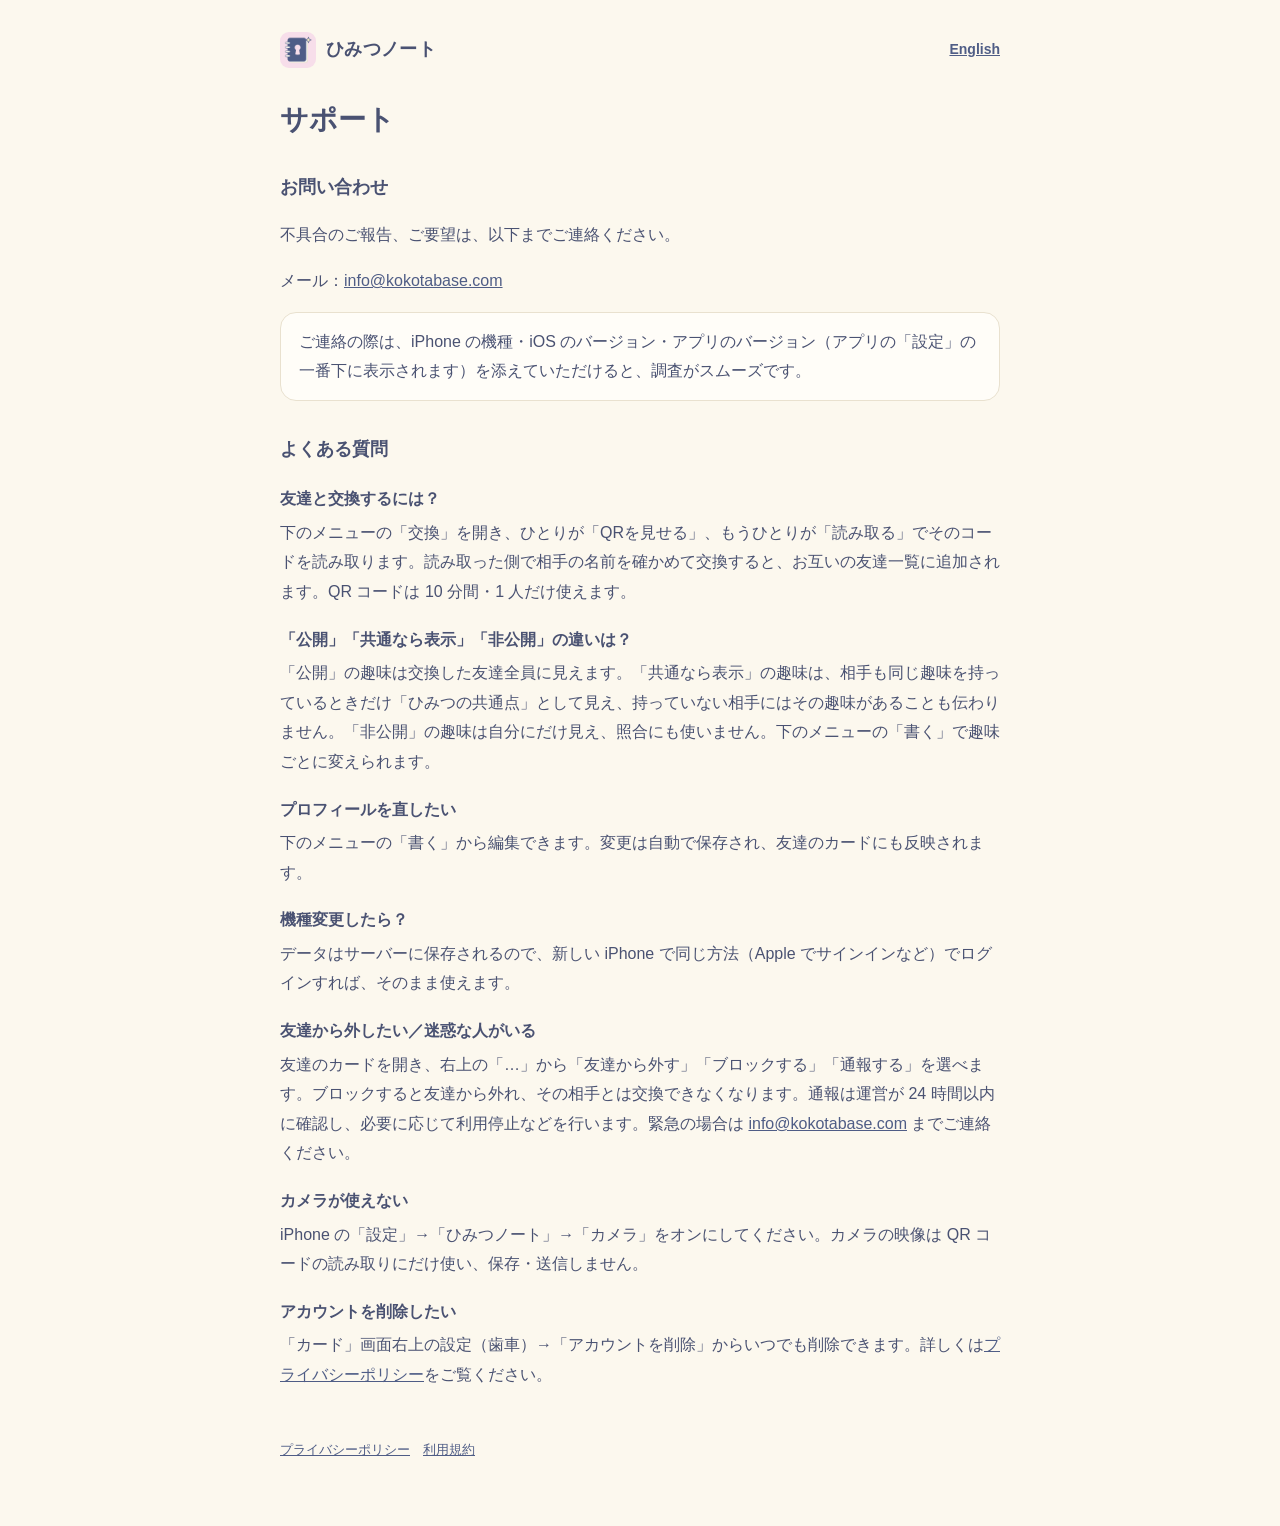
==== support/index.html @ 1598b5cb "Initial support site" ====
<!doctype html>
<html lang="ja"><head><meta charset="utf-8"><meta name="viewport" content="width=device-width,initial-scale=1">
<title>サポート | ひみつノート</title>
<link rel="icon" href="../icon.png">
<link rel="alternate" hreflang="en" href="https://kokotabase.github.io/himitsu-note-support/en/support/">
<link rel="stylesheet" href="../style.css">
</head><body>
<header><img src="../icon.png" alt=""><a class="brand" href="../">ひみつノート</a><a class="lang" href="../en/support/" hreflang="en" lang="en">English</a></header>
<h1>サポート</h1>

<h2>お問い合わせ</h2>
<p>不具合のご報告、ご要望は、以下までご連絡ください。</p>
<p>メール：<a href="mailto:info@kokotabase.com">info@kokotabase.com</a></p>
<p class="note">ご連絡の際は、iPhone の機種・iOS のバージョン・アプリのバージョン（アプリの「設定」の一番下に表示されます）を添えていただけると、調査がスムーズです。</p>

<h2>よくある質問</h2>
<dl>
  <dt>友達と交換するには？</dt>
  <dd>下のメニューの「交換」を開き、ひとりが「QRを見せる」、もうひとりが「読み取る」でそのコードを読み取ります。読み取った側で相手の名前を確かめて交換すると、お互いの友達一覧に追加されます。QR コードは 10 分間・1 人だけ使えます。</dd>

  <dt>「公開」「共通なら表示」「非公開」の違いは？</dt>
  <dd>「公開」の趣味は交換した友達全員に見えます。「共通なら表示」の趣味は、相手も同じ趣味を持っているときだけ「ひみつの共通点」として見え、持っていない相手にはその趣味があることも伝わりません。「非公開」の趣味は自分にだけ見え、照合にも使いません。下のメニューの「書く」で趣味ごとに変えられます。</dd>

  <dt>プロフィールを直したい</dt>
  <dd>下のメニューの「書く」から編集できます。変更は自動で保存され、友達のカードにも反映されます。</dd>

  <dt>機種変更したら？</dt>
  <dd>データはサーバーに保存されるので、新しい iPhone で同じ方法（Apple でサインインなど）でログインすれば、そのまま使えます。</dd>

  <dt>友達から外したい／迷惑な人がいる</dt>
  <dd>友達のカードを開き、右上の「…」から「友達から外す」「ブロックする」「通報する」を選べます。ブロックすると友達から外れ、その相手とは交換できなくなります。通報は運営が 24 時間以内に確認し、必要に応じて利用停止などを行います。緊急の場合は <a href="mailto:info@kokotabase.com">info@kokotabase.com</a> までご連絡ください。</dd>

  <dt>カメラが使えない</dt>
  <dd>iPhone の「設定」→「ひみつノート」→「カメラ」をオンにしてください。カメラの映像は QR コードの読み取りにだけ使い、保存・送信しません。</dd>

  <dt>アカウントを削除したい</dt>
  <dd>「カード」画面右上の設定（歯車）→「アカウントを削除」からいつでも削除できます。詳しくは<a href="../privacy/">プライバシーポリシー</a>をご覧ください。</dd>
</dl>

<footer><a href="../privacy/">プライバシーポリシー</a>　<a href="../terms/">利用規約</a></footer>
</body></html>
---- style.css ----
body{font-family:-apple-system,BlinkMacSystemFont,"Hiragino Sans","Hiragino Kaku Gothic ProN",sans-serif;max-width:720px;margin:0 auto;padding:24px 20px 64px;line-height:1.85;color:#4a5272;background:#fcf8ee;-webkit-text-size-adjust:100%}
header{padding:8px 0 24px;display:flex;align-items:center;gap:10px}
header img{width:36px;height:36px;border-radius:9px}
.lang{margin-left:auto;font-size:14px;font-weight:600}
.brand{font-weight:800;font-size:18px;letter-spacing:.02em;color:#4a5272;text-decoration:none}
h1{font-size:28px;line-height:1.4;margin:8px 0 16px}
h2{font-size:18px;margin-top:32px}
a{color:#4f5d86}
ul{padding-left:1.4em}
.links li{margin:6px 0}
.note{background:#fffdf8;border:1px solid #e9e1cf;border-radius:16px;padding:14px 18px}
footer{margin-top:48px;font-size:13px;color:#767c98}
dt{font-weight:700;margin-top:18px}
dd{margin:4px 0 0}
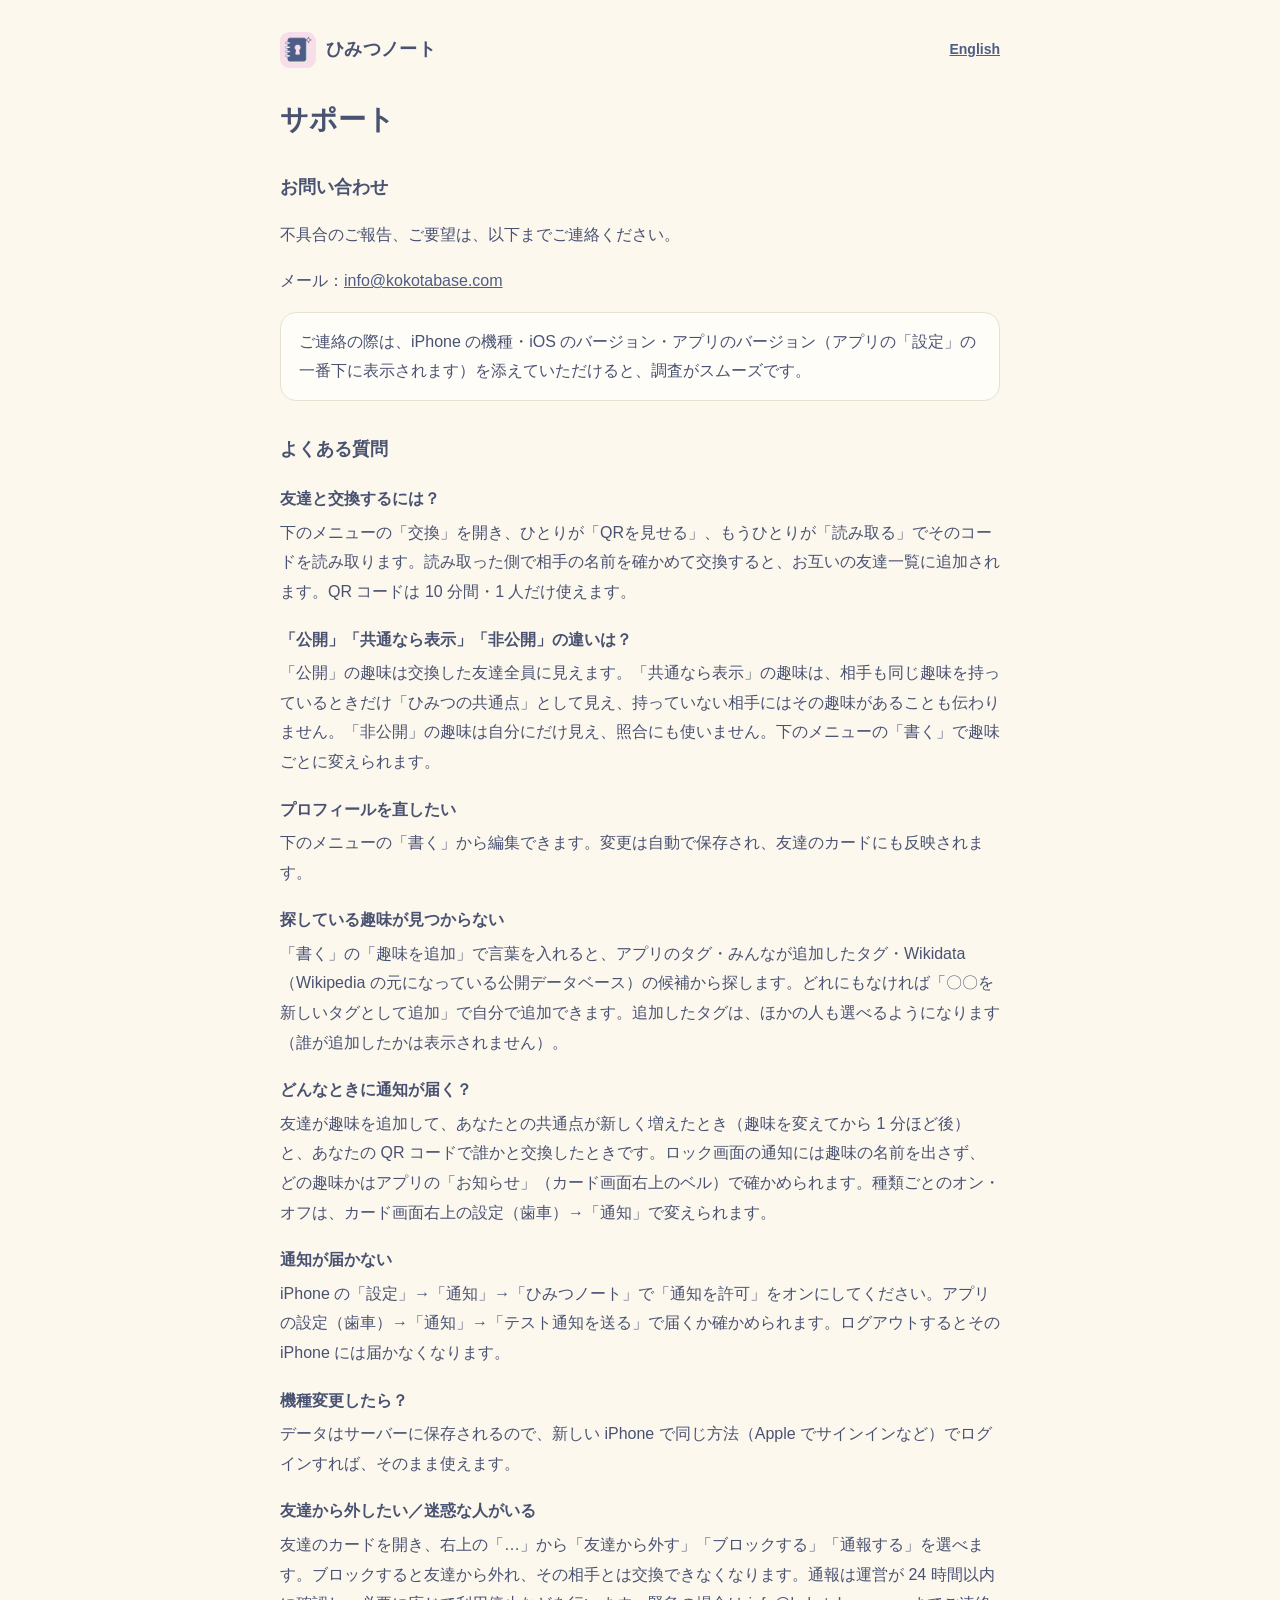
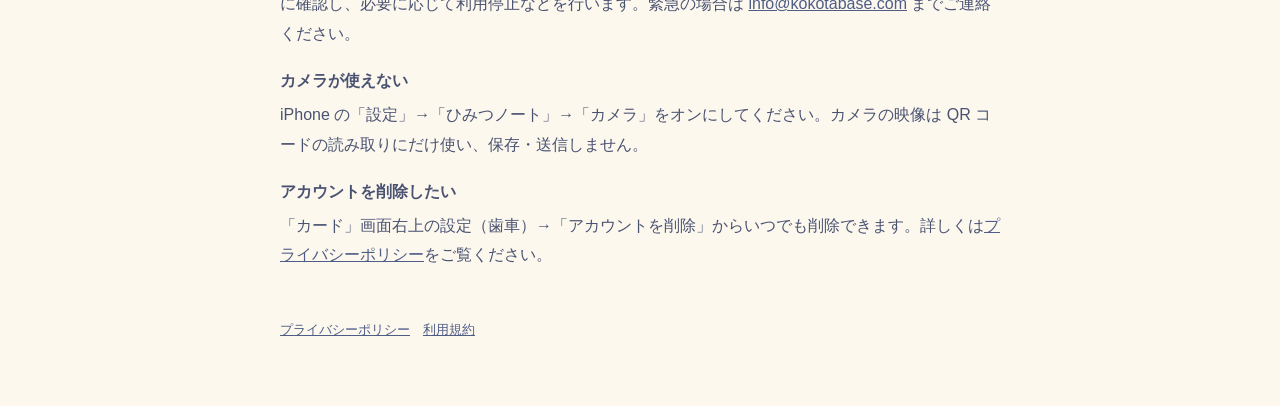
==== commit 6f03f256: "Update support site" ====
--- a/support/index.html
+++ b/support/index.html
@@ -24,6 +24,15 @@
   <dt>プロフィールを直したい</dt>
   <dd>下のメニューの「書く」から編集できます。変更は自動で保存され、友達のカードにも反映されます。</dd>
 
+  <dt>探している趣味が見つからない</dt>
+  <dd>「書く」の「趣味を追加」で言葉を入れると、アプリのタグ・みんなが追加したタグ・Wikidata（Wikipedia の元になっている公開データベース）の候補から探します。どれにもなければ「〇〇を新しいタグとして追加」で自分で追加できます。追加したタグは、ほかの人も選べるようになります（誰が追加したかは表示されません）。</dd>
+
+  <dt>どんなときに通知が届く？</dt>
+  <dd>友達が趣味を追加して、あなたとの共通点が新しく増えたとき（趣味を変えてから 1 分ほど後）と、あなたの QR コードで誰かと交換したときです。ロック画面の通知には趣味の名前を出さず、どの趣味かはアプリの「お知らせ」（カード画面右上のベル）で確かめられます。種類ごとのオン・オフは、カード画面右上の設定（歯車）→「通知」で変えられます。</dd>
+
+  <dt>通知が届かない</dt>
+  <dd>iPhone の「設定」→「通知」→「ひみつノート」で「通知を許可」をオンにしてください。アプリの設定（歯車）→「通知」→「テスト通知を送る」で届くか確かめられます。ログアウトするとその iPhone には届かなくなります。</dd>
+
   <dt>機種変更したら？</dt>
   <dd>データはサーバーに保存されるので、新しい iPhone で同じ方法（Apple でサインインなど）でログインすれば、そのまま使えます。</dd>
 
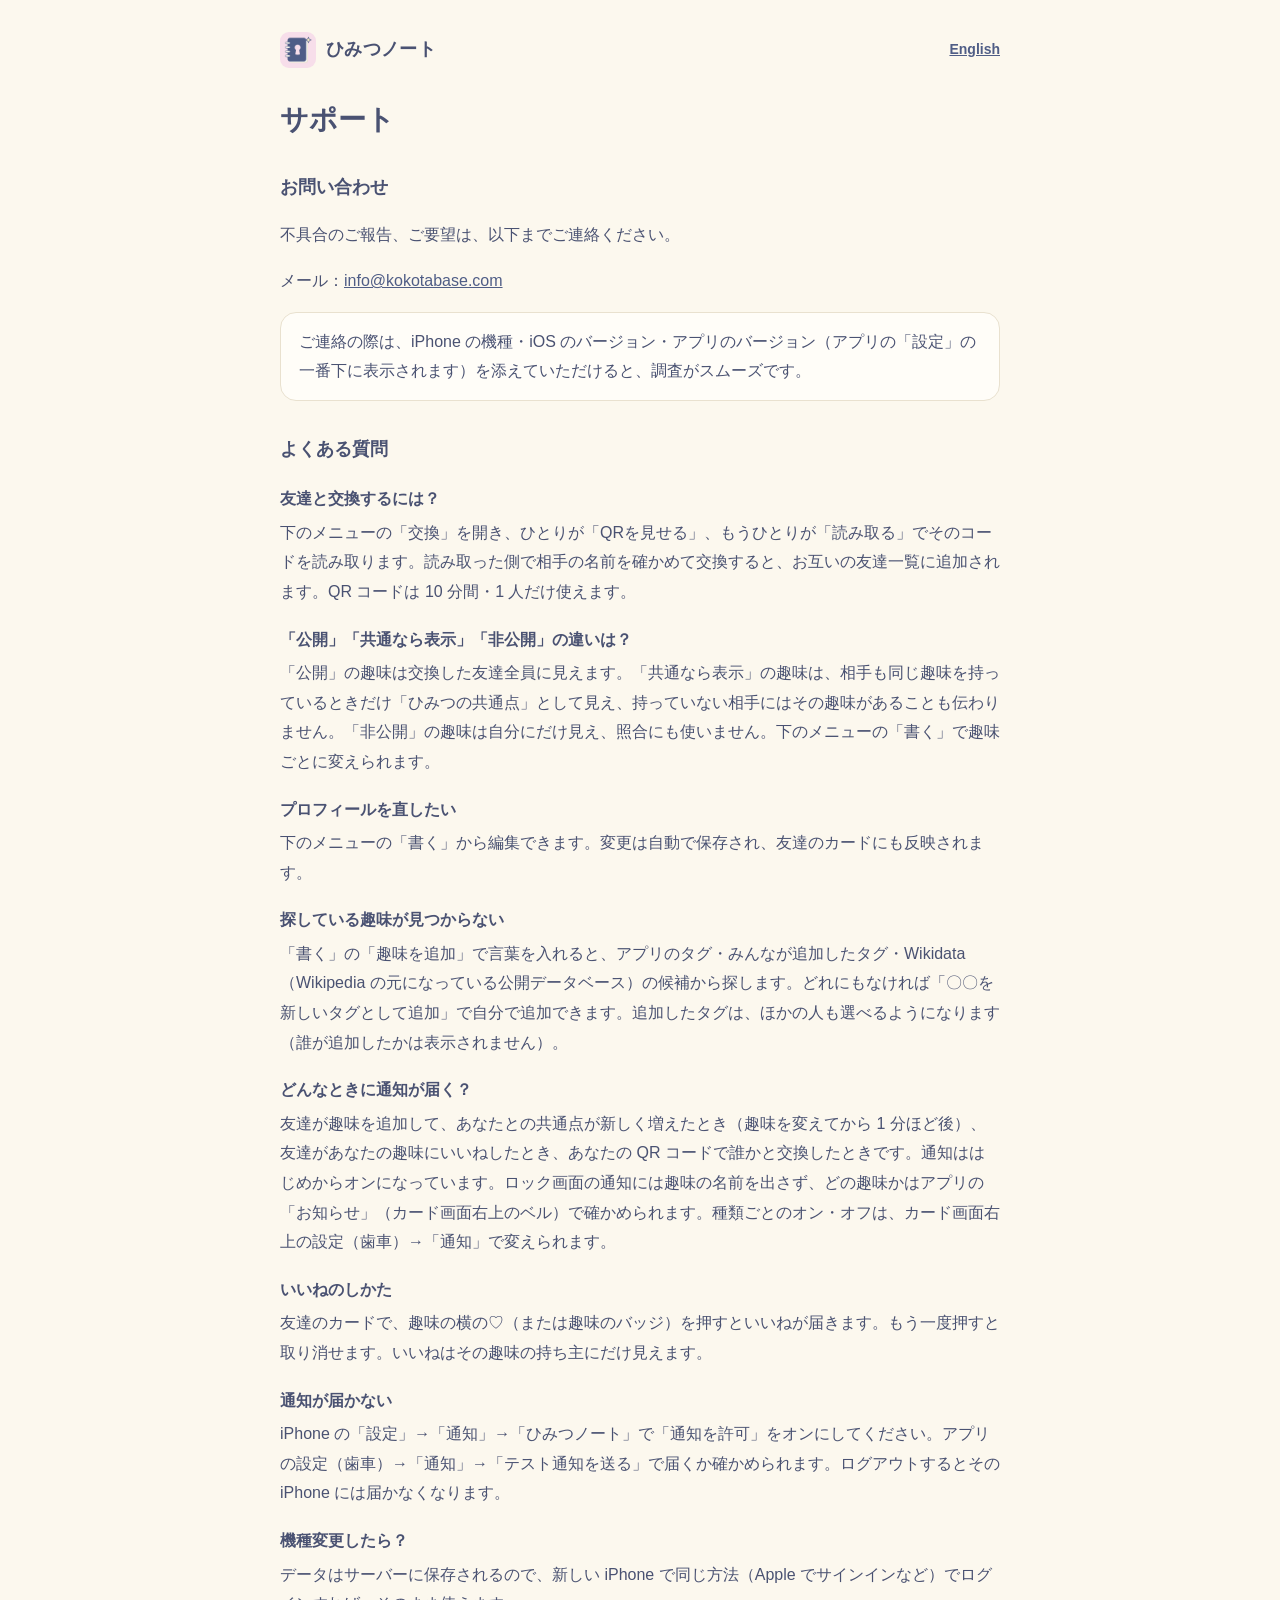
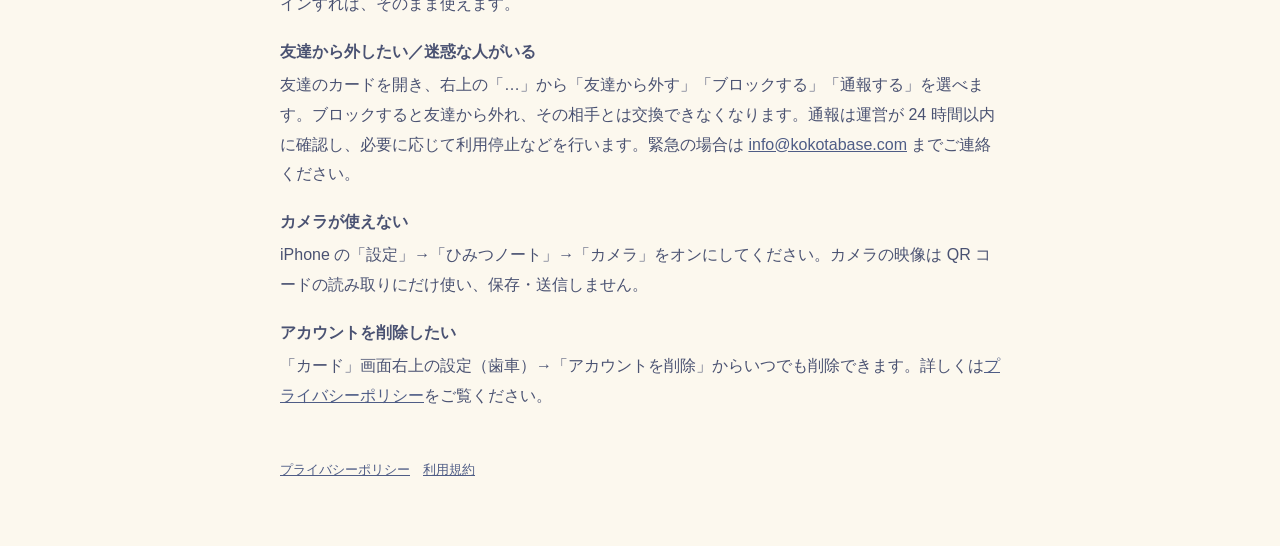
==== commit 3e6806f3: "Update support site" ====
--- a/support/index.html
+++ b/support/index.html
@@ -28,7 +28,10 @@
   <dd>「書く」の「趣味を追加」で言葉を入れると、アプリのタグ・みんなが追加したタグ・Wikidata（Wikipedia の元になっている公開データベース）の候補から探します。どれにもなければ「〇〇を新しいタグとして追加」で自分で追加できます。追加したタグは、ほかの人も選べるようになります（誰が追加したかは表示されません）。</dd>
 
   <dt>どんなときに通知が届く？</dt>
-  <dd>友達が趣味を追加して、あなたとの共通点が新しく増えたとき（趣味を変えてから 1 分ほど後）と、あなたの QR コードで誰かと交換したときです。ロック画面の通知には趣味の名前を出さず、どの趣味かはアプリの「お知らせ」（カード画面右上のベル）で確かめられます。種類ごとのオン・オフは、カード画面右上の設定（歯車）→「通知」で変えられます。</dd>
+  <dd>友達が趣味を追加して、あなたとの共通点が新しく増えたとき（趣味を変えてから 1 分ほど後）、友達があなたの趣味にいいねしたとき、あなたの QR コードで誰かと交換したときです。通知ははじめからオンになっています。ロック画面の通知には趣味の名前を出さず、どの趣味かはアプリの「お知らせ」（カード画面右上のベル）で確かめられます。種類ごとのオン・オフは、カード画面右上の設定（歯車）→「通知」で変えられます。</dd>
+
+  <dt>いいねのしかた</dt>
+  <dd>友達のカードで、趣味の横の♡（または趣味のバッジ）を押すといいねが届きます。もう一度押すと取り消せます。いいねはその趣味の持ち主にだけ見えます。</dd>
 
   <dt>通知が届かない</dt>
   <dd>iPhone の「設定」→「通知」→「ひみつノート」で「通知を許可」をオンにしてください。アプリの設定（歯車）→「通知」→「テスト通知を送る」で届くか確かめられます。ログアウトするとその iPhone には届かなくなります。</dd>
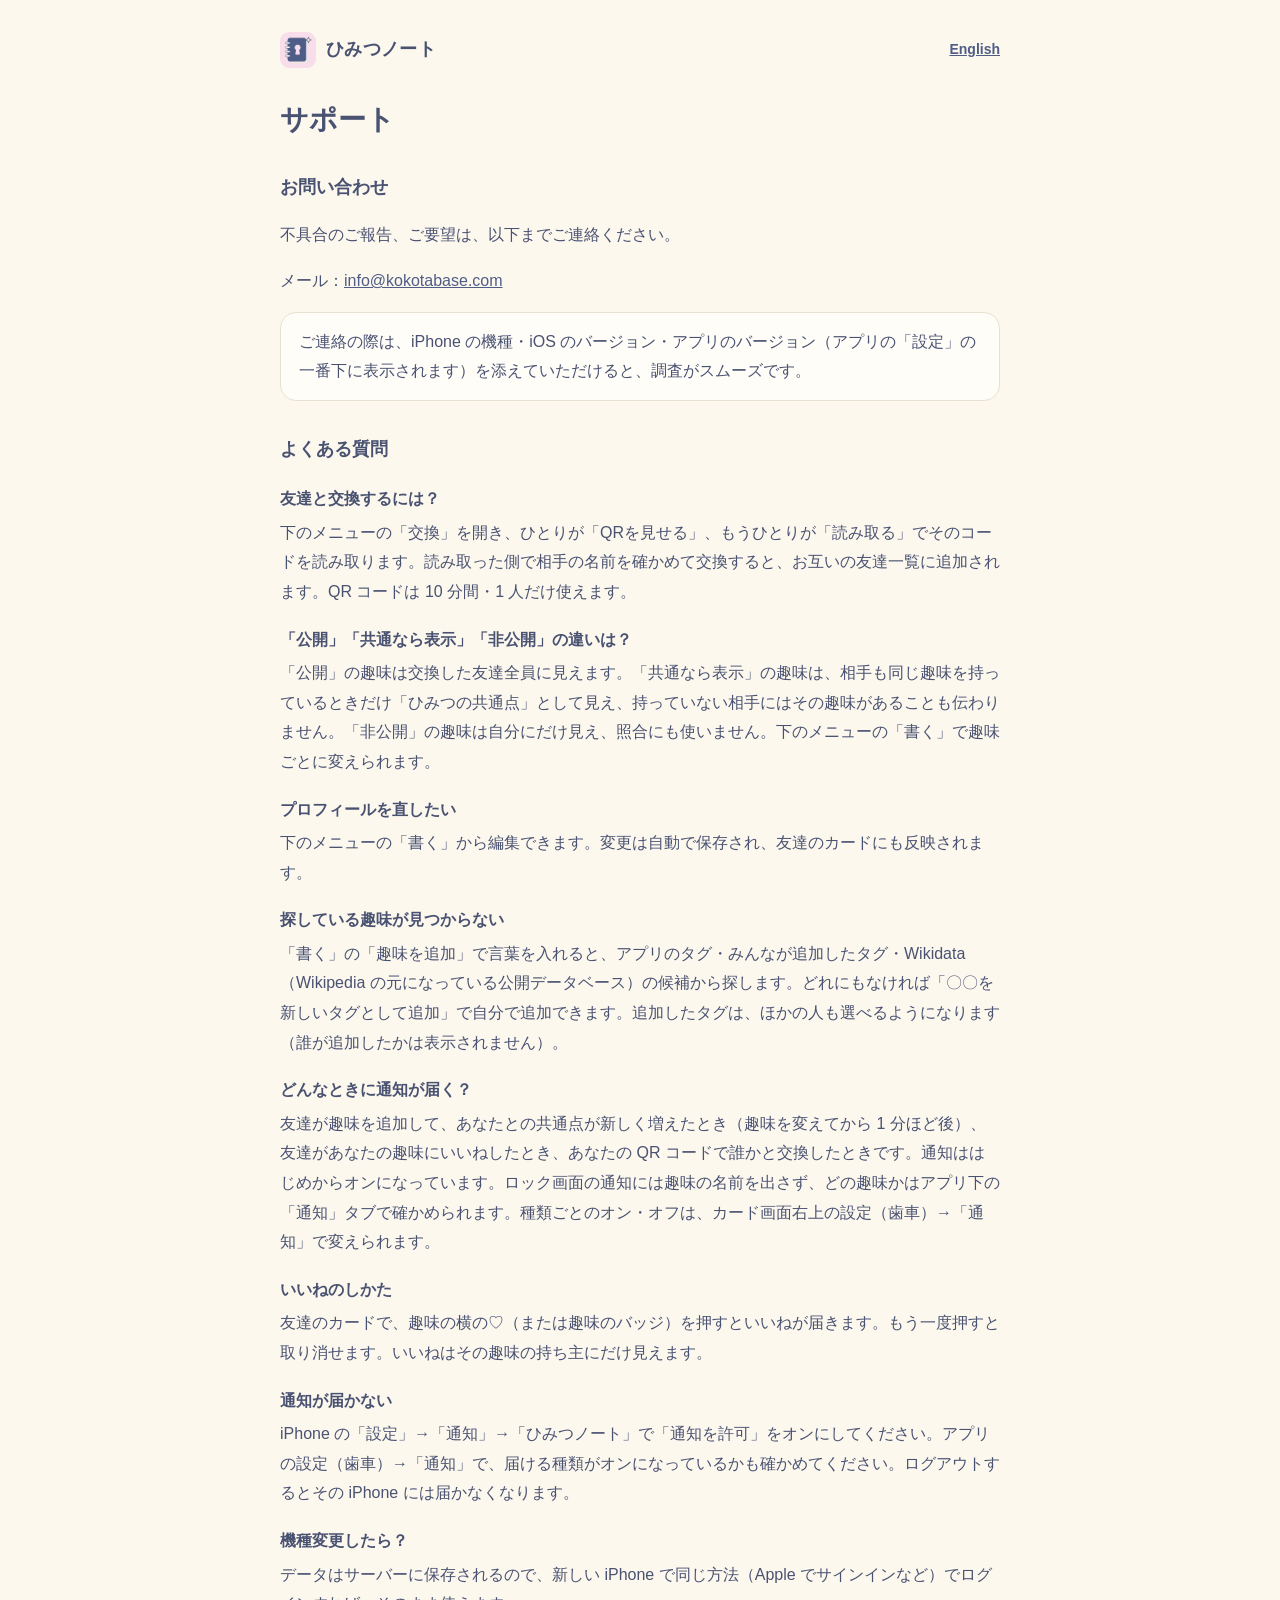
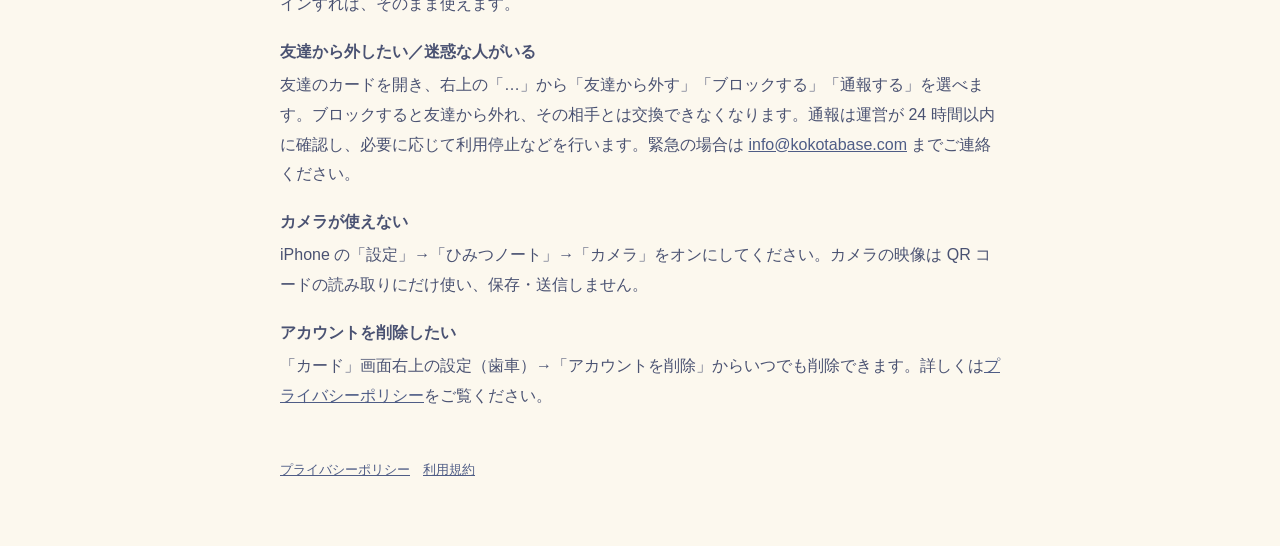
==== commit a6612394: "通知はフッターの「通知」タブに、テスト通知を削除" ====
--- a/support/index.html
+++ b/support/index.html
@@ -28,13 +28,13 @@
   <dd>「書く」の「趣味を追加」で言葉を入れると、アプリのタグ・みんなが追加したタグ・Wikidata（Wikipedia の元になっている公開データベース）の候補から探します。どれにもなければ「〇〇を新しいタグとして追加」で自分で追加できます。追加したタグは、ほかの人も選べるようになります（誰が追加したかは表示されません）。</dd>
 
   <dt>どんなときに通知が届く？</dt>
-  <dd>友達が趣味を追加して、あなたとの共通点が新しく増えたとき（趣味を変えてから 1 分ほど後）、友達があなたの趣味にいいねしたとき、あなたの QR コードで誰かと交換したときです。通知ははじめからオンになっています。ロック画面の通知には趣味の名前を出さず、どの趣味かはアプリの「お知らせ」（カード画面右上のベル）で確かめられます。種類ごとのオン・オフは、カード画面右上の設定（歯車）→「通知」で変えられます。</dd>
+  <dd>友達が趣味を追加して、あなたとの共通点が新しく増えたとき（趣味を変えてから 1 分ほど後）、友達があなたの趣味にいいねしたとき、あなたの QR コードで誰かと交換したときです。通知ははじめからオンになっています。ロック画面の通知には趣味の名前を出さず、どの趣味かはアプリ下の「通知」タブで確かめられます。種類ごとのオン・オフは、カード画面右上の設定（歯車）→「通知」で変えられます。</dd>
 
   <dt>いいねのしかた</dt>
   <dd>友達のカードで、趣味の横の♡（または趣味のバッジ）を押すといいねが届きます。もう一度押すと取り消せます。いいねはその趣味の持ち主にだけ見えます。</dd>
 
   <dt>通知が届かない</dt>
-  <dd>iPhone の「設定」→「通知」→「ひみつノート」で「通知を許可」をオンにしてください。アプリの設定（歯車）→「通知」→「テスト通知を送る」で届くか確かめられます。ログアウトするとその iPhone には届かなくなります。</dd>
+  <dd>iPhone の「設定」→「通知」→「ひみつノート」で「通知を許可」をオンにしてください。アプリの設定（歯車）→「通知」で、届ける種類がオンになっているかも確かめてください。ログアウトするとその iPhone には届かなくなります。</dd>
 
   <dt>機種変更したら？</dt>
   <dd>データはサーバーに保存されるので、新しい iPhone で同じ方法（Apple でサインインなど）でログインすれば、そのまま使えます。</dd>
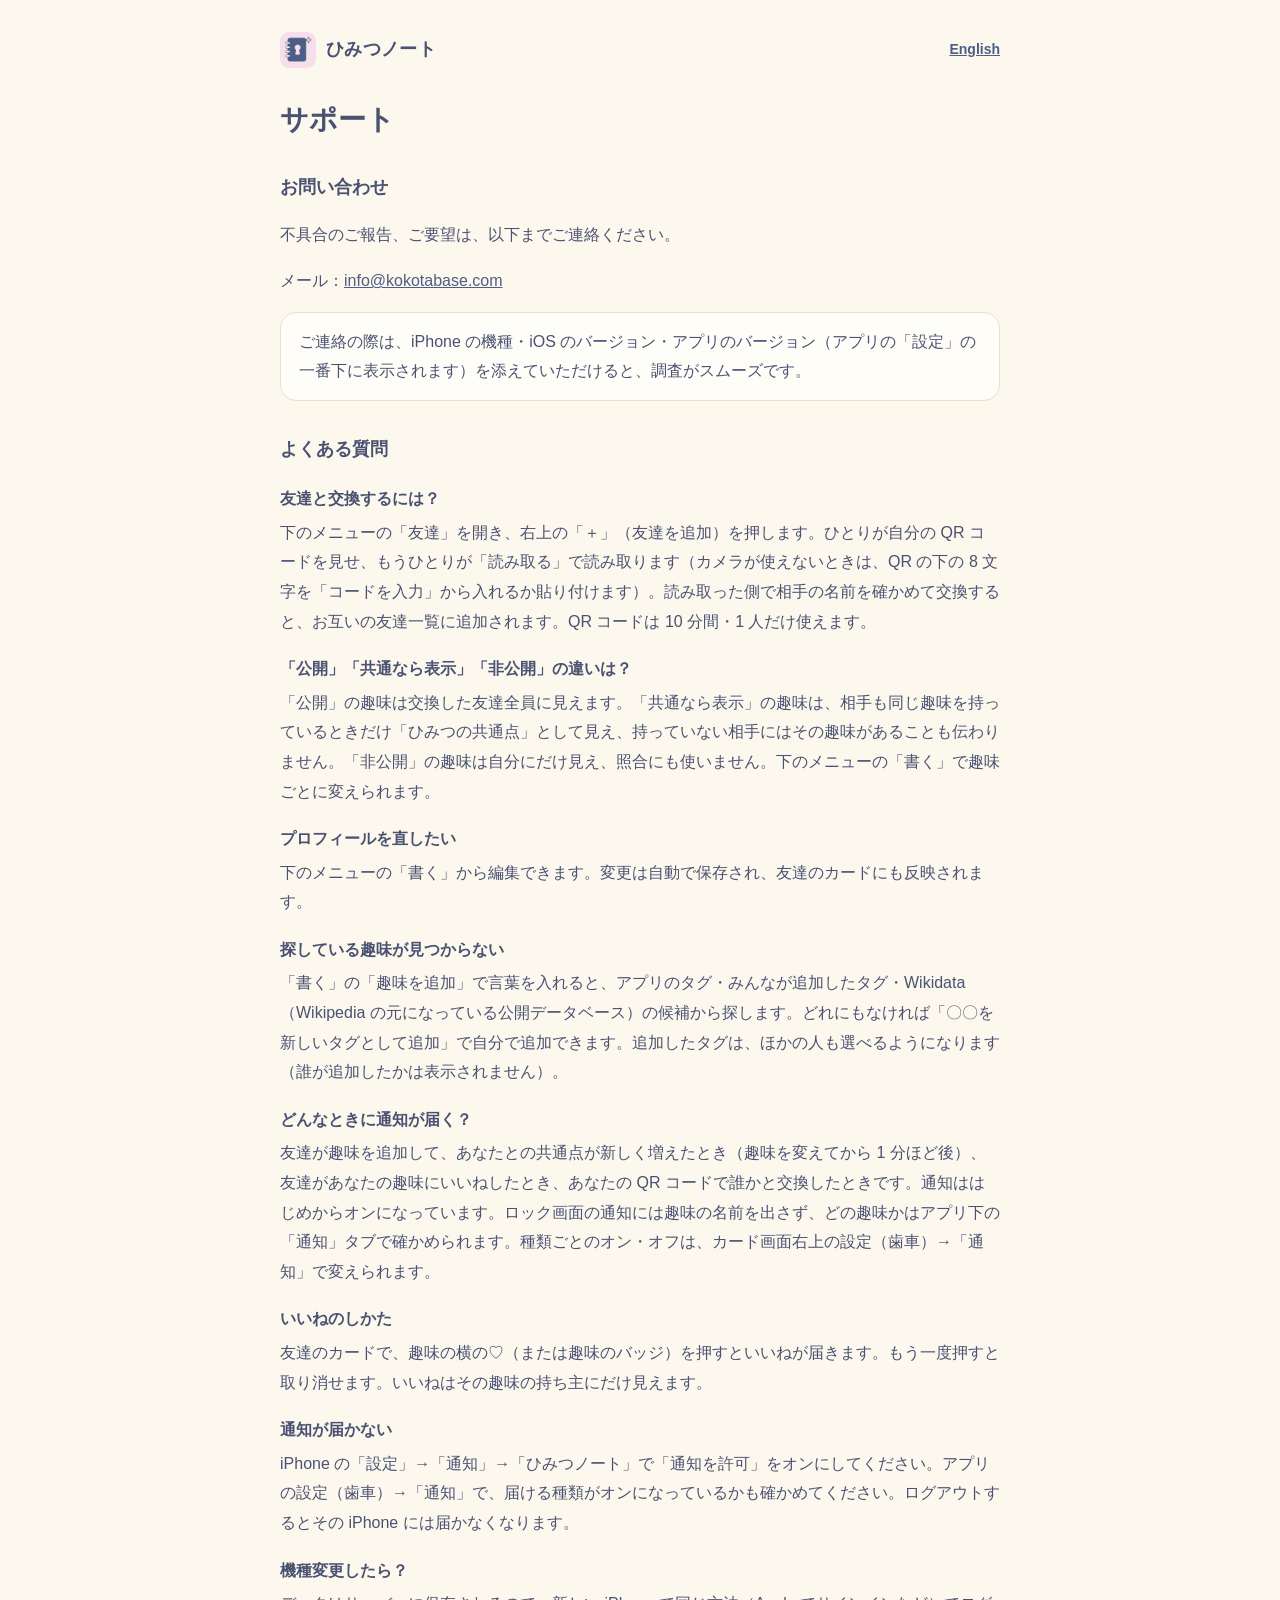
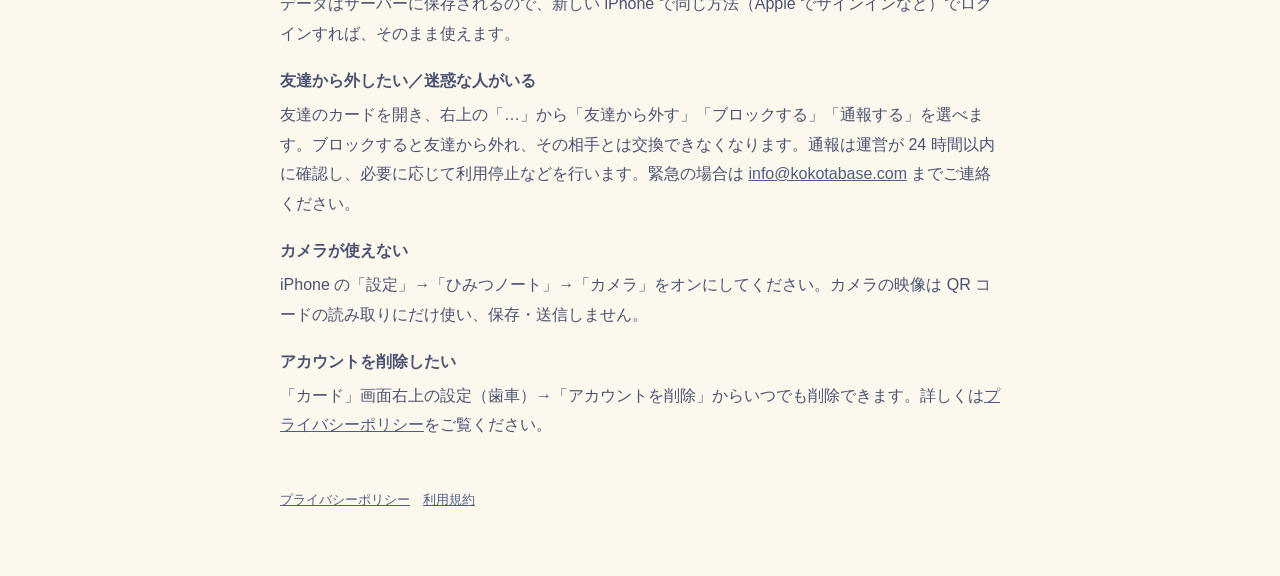
==== commit 58bb6fc1: "交換は「友達」右上の＋から" ====
--- a/support/index.html
+++ b/support/index.html
@@ -16,7 +16,7 @@
 <h2>よくある質問</h2>
 <dl>
   <dt>友達と交換するには？</dt>
-  <dd>下のメニューの「交換」を開き、ひとりが「QRを見せる」、もうひとりが「読み取る」でそのコードを読み取ります。読み取った側で相手の名前を確かめて交換すると、お互いの友達一覧に追加されます。QR コードは 10 分間・1 人だけ使えます。</dd>
+  <dd>下のメニューの「友達」を開き、右上の「＋」（友達を追加）を押します。ひとりが自分の QR コードを見せ、もうひとりが「読み取る」で読み取ります（カメラが使えないときは、QR の下の 8 文字を「コードを入力」から入れるか貼り付けます）。読み取った側で相手の名前を確かめて交換すると、お互いの友達一覧に追加されます。QR コードは 10 分間・1 人だけ使えます。</dd>
 
   <dt>「公開」「共通なら表示」「非公開」の違いは？</dt>
   <dd>「公開」の趣味は交換した友達全員に見えます。「共通なら表示」の趣味は、相手も同じ趣味を持っているときだけ「ひみつの共通点」として見え、持っていない相手にはその趣味があることも伝わりません。「非公開」の趣味は自分にだけ見え、照合にも使いません。下のメニューの「書く」で趣味ごとに変えられます。</dd>
